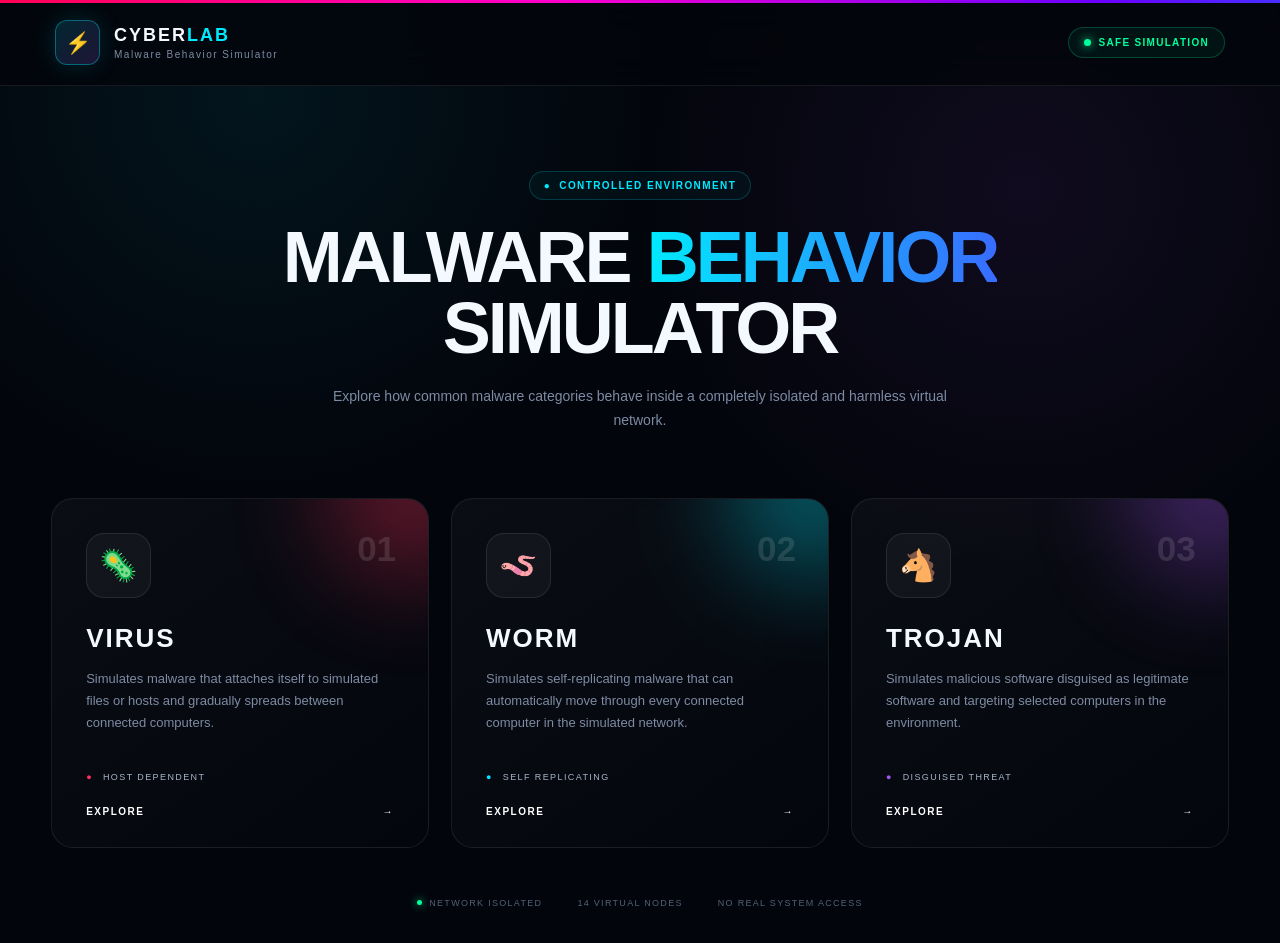
==== CNS_ALA-2/index.html @ 9458bc4c "Add CNS_ALA-2 project" ====
<!DOCTYPE html>
<html lang="en">
<head>
    <meta charset="UTF-8">
    <meta name="viewport" content="width=device-width, initial-scale=1.0">

    <title>Malware Behavior Simulator</title>

    <link rel="stylesheet" href="style.css">
</head>

<body>

    <!-- =========================================================
         PAGE 1 : THREAT SELECTION
    ========================================================== -->

    <section id="homePage" class="page active">

        <div class="rgb-line"></div>

        <header class="topbar">

            <div class="brand">
                <div class="brand-icon">⚡</div>

                <div>
                    <h1>CYBER<span>LAB</span></h1>
                    <p>Malware Behavior Simulator</p>
                </div>
            </div>

            <div class="safe-badge">
                <span class="pulse-dot"></span>
                SAFE SIMULATION
            </div>

        </header>


        <main class="home-content">

            <div class="hero">

                <div class="terminal-tag">
                    <span>●</span> CONTROLLED ENVIRONMENT
                </div>

                <h2>
                    MALWARE
                    <span>BEHAVIOR</span>
                    SIMULATOR
                </h2>

                <p>
                    Explore how common malware categories behave inside
                    a completely isolated and harmless virtual network.
                </p>

            </div>


            <div class="threat-grid">

                <!-- VIRUS -->

                <article
                    class="threat-card virus-card"
                    onclick="selectThreat('virus')"
                >

                    <div class="card-glow"></div>

                    <div class="threat-icon">
                        🦠
                    </div>

                    <div class="threat-number">
                        01
                    </div>

                    <h3>VIRUS</h3>

                    <p>
                        Simulates malware that attaches itself to
                        simulated files or hosts and gradually spreads
                        between connected computers.
                    </p>

                    <div class="behavior">
                        <span>●</span> HOST DEPENDENT
                    </div>

                    <div class="explore">
                        EXPLORE
                        <span>→</span>
                    </div>

                </article>


                <!-- WORM -->

                <article
                    class="threat-card worm-card"
                    onclick="selectThreat('worm')"
                >

                    <div class="card-glow"></div>

                    <div class="threat-icon">
                        🪱
                    </div>

                    <div class="threat-number">
                        02
                    </div>

                    <h3>WORM</h3>

                    <p>
                        Simulates self-replicating malware that can
                        automatically move through every connected
                        computer in the simulated network.
                    </p>

                    <div class="behavior">
                        <span>●</span> SELF REPLICATING
                    </div>

                    <div class="explore">
                        EXPLORE
                        <span>→</span>
                    </div>

                </article>


                <!-- TROJAN -->

                <article
                    class="threat-card trojan-card"
                    onclick="selectThreat('trojan')"
                >

                    <div class="card-glow"></div>

                    <div class="threat-icon">
                        🐴
                    </div>

                    <div class="threat-number">
                        03
                    </div>

                    <h3>TROJAN</h3>

                    <p>
                        Simulates malicious software disguised as
                        legitimate software and targeting selected
                        computers in the environment.
                    </p>

                    <div class="behavior">
                        <span>●</span> DISGUISED THREAT
                    </div>

                    <div class="explore">
                        EXPLORE
                        <span>→</span>
                    </div>

                </article>

            </div>


            <div class="home-footer">

                <div>
                    <span class="status-dot"></span>
                    NETWORK ISOLATED
                </div>

                <div>
                    14 VIRTUAL NODES
                </div>

                <div>
                    NO REAL SYSTEM ACCESS
                </div>

            </div>

        </main>

    </section>



    <!-- =========================================================
         PAGE 2 : SIMULATION
    ========================================================== -->

    <section id="simulationPage" class="page simulation-page">

        <header class="simulation-header">

            <div class="simulation-brand">

                <button class="back-btn" onclick="goHome()">
                    ←
                </button>

                <div>
                    <h1>CYBER<span>LAB</span></h1>
                    <p id="simulationSubtitle">
                        MALWARE SIMULATION
                    </p>
                </div>

            </div>


            <div class="live-status">

                <span class="live-dot"></span>

                <span id="simulationStatus">
                    INITIALIZING
                </span>

            </div>

        </header>



        <main class="simulation-layout">

            <!-- LEFT PANEL -->

            <aside class="side-panel">

                <div class="threat-profile">

                    <div
                        id="profileIcon"
                        class="profile-icon"
                    >
                        🦠
                    </div>

                    <div>

                        <div class="small-label">
                            ACTIVE THREAT
                        </div>

                        <h2 id="profileName">
                            VIRUS
                        </h2>

                    </div>

                </div>


                <div class="description-box">

                    <div class="section-label">
                        THREAT DESCRIPTION
                    </div>

                    <p id="threatDescription">
                        Loading...
                    </p>

                </div>


                <div class="stats">

                    <div class="stat-box">
                        <span>INFECTED</span>
                        <strong id="infectedCount">
                            0
                        </strong>
                    </div>

                    <div class="stat-box">
                        <span>HEALTHY</span>
                        <strong id="healthyCount">
                            14
                        </strong>
                    </div>

                    <div class="stat-box">
                        <span>PROGRESS</span>
                        <strong id="progressValue">
                            0%
                        </strong>
                    </div>

                </div>


                <div class="progress-container">

                    <div class="progress-top">
                        <span>SPREAD PROGRESS</span>
                        <span id="progressText">0 / 14</span>
                    </div>

                    <div class="progress-bar">

                        <div
                            id="progressBar"
                            class="progress-fill"
                        ></div>

                    </div>

                </div>


                <div class="legend">

                    <div>
                        <span class="legend-dot healthy"></span>
                        Healthy
                    </div>

                    <div>
                        <span class="legend-dot infected"></span>
                        Infected
                    </div>

                    <div>
                        <span class="legend-dot spreading"></span>
                        Spreading
                    </div>

                </div>

            </aside>



            <!-- NETWORK -->

            <section class="network-panel">

                <div class="network-header">

                    <div>

                        <div class="section-label">
                            VIRTUAL NETWORK
                        </div>

                        <h2>
                            14 COMPUTING NODES
                        </h2>

                    </div>

                    <div class="network-live">
                        <span></span>
                        LIVE
                    </div>

                </div>


                <div id="network" class="network">

                    <!-- PC NODES GENERATED BY JS -->

                </div>


                <div class="activity-panel">

                    <div class="activity-header">

                        <span>
                            ACTIVITY MONITOR
                        </span>

                        <span id="activityStatus">
                            MONITORING
                        </span>

                    </div>


                    <div
                        id="activityLog"
                        class="activity-log"
                    >

                        <div class="log-item">
                            <span class="log-time">
                                SYSTEM
                            </span>

                            <span>
                                Waiting for simulation...
                            </span>
                        </div>

                    </div>

                </div>

            </section>

        </main>


        <footer class="simulation-footer">

            <div>
                <span class="footer-dot"></span>
                SIMULATION MODE
            </div>

            <div>
                SAFE • ISOLATED • EDUCATIONAL
            </div>

            <div>
                14 NODES
            </div>

        </footer>

    </section>


    <script src="script.js"></script>

</body>
</html>
---- CNS_ALA-2/style.css ----
* {
    margin: 0;
    padding: 0;
    box-sizing: border-box;
}

:root {
    --bg: #03050c;
    --panel: #080d18;
    --panel2: #0c1322;

    --text: #f4f8ff;
    --muted: #7d8ba3;

    --cyan: #00eaff;
    --blue: #386cff;
    --purple: #a855f7;
    --pink: #ff2bd6;
    --red: #ff315a;
    --orange: #ff8a00;
    --green: #00ff9d;
    --yellow: #ffd43b;

    --border: rgba(255,255,255,0.08);
}

html,
body {
    width: 100%;
    min-height: 100%;
}

body {
    background:
        radial-gradient(
            circle at 20% 10%,
            rgba(0, 234, 255, 0.07),
            transparent 30%
        ),
        radial-gradient(
            circle at 80% 20%,
            rgba(168, 85, 247, 0.08),
            transparent 30%
        ),
        #03050c;

    color: var(--text);

    font-family:
        Inter,
        "Segoe UI",
        Arial,
        sans-serif;

    overflow-x: hidden;
}


/* =========================================================
   COMMON
========================================================= */

.page {
    min-height: 100vh;
    display: none;
}

.page.active {
    display: block;
}

.rgb-line {
    position: fixed;
    top: 0;
    left: 0;
    width: 100%;
    height: 3px;

    background:
        linear-gradient(
            90deg,
            #ff0055,
            #ff00cc,
            #6c00ff,
            #008cff,
            #00f0ff,
            #00ff88,
            #ffe600,
            #ff0055
        );

    background-size: 300% 100%;

    animation: rgbMove 5s linear infinite;

    z-index: 1000;
}

@keyframes rgbMove {
    0% {
        background-position: 0%;
    }

    100% {
        background-position: 300%;
    }
}


/* =========================================================
   TOP BAR
========================================================= */

.topbar {
    height: 86px;

    padding: 0 55px;

    display: flex;
    align-items: center;
    justify-content: space-between;

    border-bottom: 1px solid var(--border);

    background: rgba(3, 5, 12, 0.82);

    backdrop-filter: blur(20px);
}

.brand {
    display: flex;
    align-items: center;
    gap: 14px;
}

.brand-icon {
    width: 45px;
    height: 45px;

    display: grid;
    place-items: center;

    border-radius: 12px;

    background:
        linear-gradient(
            135deg,
            rgba(0,234,255,0.15),
            rgba(168,85,247,0.18)
        );

    border: 1px solid rgba(0,234,255,0.35);

    box-shadow:
        0 0 25px rgba(0,234,255,0.15);

    font-size: 21px;
}

.brand h1,
.simulation-brand h1 {
    font-size: 18px;
    letter-spacing: 2px;
    font-weight: 800;
}

.brand h1 span,
.simulation-brand h1 span {
    color: var(--cyan);
}

.brand p,
.simulation-brand p {
    color: var(--muted);
    font-size: 10px;
    margin-top: 3px;
    letter-spacing: 1.5px;
}

.safe-badge {
    padding: 9px 15px;

    border-radius: 30px;

    border: 1px solid rgba(0,255,157,0.22);

    background: rgba(0,255,157,0.06);

    color: var(--green);

    font-size: 10px;
    letter-spacing: 1.3px;
    font-weight: 700;

    display: flex;
    align-items: center;
    gap: 8px;
}

.pulse-dot {
    width: 7px;
    height: 7px;

    background: var(--green);

    border-radius: 50%;

    box-shadow: 0 0 10px var(--green);

    animation: pulse 1.2s infinite;
}

@keyframes pulse {

    0%,
    100% {
        opacity: 1;
        transform: scale(1);
    }

    50% {
        opacity: .4;
        transform: scale(.7);
    }
}


/* =========================================================
   HOME
========================================================= */

.home-content {
    width: min(1250px, 92%);
    margin: auto;
    padding: 85px 0 35px;
}

.hero {
    text-align: center;
    max-width: 800px;
    margin: auto;
}

.terminal-tag {
    display: inline-flex;

    align-items: center;
    gap: 8px;

    padding: 8px 14px;

    border: 1px solid rgba(0,234,255,.2);

    background: rgba(0,234,255,.04);

    border-radius: 30px;

    color: var(--cyan);

    font-size: 10px;
    font-weight: 700;

    letter-spacing: 1.4px;

    margin-bottom: 22px;
}

.terminal-tag span {
    animation: pulse 1s infinite;
}

.hero h2 {
    font-size: clamp(38px, 6vw, 72px);

    line-height: .98;

    font-weight: 900;

    letter-spacing: -3px;
}

.hero h2 span {
    background:
        linear-gradient(
            90deg,
            var(--cyan),
            var(--blue),
            var(--purple),
            var(--pink)
        );

    background-size: 300%;

    -webkit-background-clip: text;
    background-clip: text;

    color: transparent;

    animation: rgbMove 5s linear infinite;
}

.hero p {
    color: var(--muted);

    max-width: 650px;

    margin: 22px auto 0;

    line-height: 1.7;

    font-size: 14px;
}


/* =========================================================
   THREAT CARDS
========================================================= */

.threat-grid {
    display: grid;

    grid-template-columns:
        repeat(3, 1fr);

    gap: 22px;

    margin-top: 65px;
}

.threat-card {
    position: relative;

    min-height: 350px;

    padding: 34px;

    border-radius: 22px;

    background:
        linear-gradient(
            145deg,
            rgba(255,255,255,.035),
            rgba(255,255,255,.008)
        );

    border: 1px solid var(--border);

    overflow: hidden;

    cursor: pointer;

    transition:
        transform .35s ease,
        border-color .35s ease,
        box-shadow .35s ease;
}

.threat-card:hover {
    transform: translateY(-9px) scale(1.015);
}

.virus-card:hover {
    border-color: rgba(255,49,90,.5);

    box-shadow:
        0 20px 70px rgba(255,49,90,.15);
}

.worm-card:hover {
    border-color: rgba(0,234,255,.5);

    box-shadow:
        0 20px 70px rgba(0,234,255,.15);
}

.trojan-card:hover {
    border-color: rgba(168,85,247,.5);

    box-shadow:
        0 20px 70px rgba(168,85,247,.15);
}

.card-glow {
    position: absolute;

    width: 170px;
    height: 170px;

    top: -90px;
    right: -70px;

    border-radius: 50%;

    filter: blur(50px);

    opacity: .35;
}

.virus-card .card-glow {
    background: var(--red);
}

.worm-card .card-glow {
    background: var(--cyan);
}

.trojan-card .card-glow {
    background: var(--purple);
}

.threat-icon {
    width: 65px;
    height: 65px;

    border-radius: 18px;

    display: grid;
    place-items: center;

    font-size: 31px;

    background: rgba(255,255,255,.04);

    border: 1px solid rgba(255,255,255,.09);

    margin-bottom: 25px;

    position: relative;
}

.threat-number {
    position: absolute;

    top: 30px;
    right: 32px;

    color: rgba(255,255,255,.12);

    font-size: 35px;

    font-weight: 900;
}

.threat-card h3 {
    font-size: 26px;

    letter-spacing: 2px;

    margin-bottom: 14px;
}

.threat-card p {
    color: var(--muted);

    font-size: 13px;

    line-height: 1.7;
}

.behavior {
    position: absolute;

    bottom: 65px;
    left: 34px;

    font-size: 9px;

    color: #a8b4c7;

    letter-spacing: 1.4px;
}

.behavior span {
    margin-right: 6px;
}

.virus-card .behavior span {
    color: var(--red);
}

.worm-card .behavior span {
    color: var(--cyan);
}

.trojan-card .behavior span {
    color: var(--purple);
}

.explore {
    position: absolute;

    bottom: 30px;
    left: 34px;
    right: 34px;

    display: flex;
    justify-content: space-between;

    font-size: 10px;

    font-weight: 800;

    letter-spacing: 1.5px;

    color: #fff;
}

.explore span {
    transition: transform .3s ease;
}

.threat-card:hover .explore span {
    transform: translateX(7px);
}

.home-footer {
    margin-top: 50px;

    display: flex;
    justify-content: center;
    gap: 35px;

    color: #536176;

    font-size: 9px;

    letter-spacing: 1.3px;
}

.home-footer div {
    display: flex;
    align-items: center;
    gap: 7px;
}

.status-dot {
    width: 5px;
    height: 5px;

    border-radius: 50%;

    background: var(--green);

    box-shadow: 0 0 8px var(--green);
}


/* =========================================================
   SIMULATION HEADER
========================================================= */

.simulation-header {
    height: 78px;

    padding: 0 35px;

    display: flex;
    align-items: center;
    justify-content: space-between;

    border-bottom: 1px solid var(--border);

    background: rgba(3,5,12,.8);

    backdrop-filter: blur(20px);
}

.simulation-brand {
    display: flex;
    align-items: center;
    gap: 15px;
}

.back-btn {
    width: 39px;
    height: 39px;

    border-radius: 10px;

    border: 1px solid var(--border);

    background: rgba(255,255,255,.04);

    color: white;

    font-size: 18px;

    cursor: pointer;

    transition: .25s;
}

.back-btn:hover {
    border-color: var(--cyan);
    color: var(--cyan);
}

.live-status {
    display: flex;

    align-items: center;

    gap: 8px;

    font-size: 9px;

    letter-spacing: 1.5px;

    color: var(--green);
}

.live-dot {
    width: 7px;
    height: 7px;

    border-radius: 50%;

    background: var(--green);

    box-shadow: 0 0 12px var(--green);

    animation: pulse 1s infinite;
}


/* =========================================================
   SIMULATION LAYOUT
========================================================= */

.simulation-layout {
    width: min(1450px, 96%);

    margin: auto;

    display: grid;

    grid-template-columns: 300px 1fr;

    gap: 20px;

    padding: 25px 0;
}


/* =========================================================
   SIDE PANEL
========================================================= */

.side-panel {
    background: rgba(8,13,24,.75);

    border: 1px solid var(--border);

    border-radius: 18px;

    padding: 20px;

    min-height: calc(100vh - 145px);

    backdrop-filter: blur(15px);
}

.threat-profile {
    display: flex;

    align-items: center;

    gap: 14px;

    padding-bottom: 20px;

    border-bottom: 1px solid var(--border);
}

.profile-icon {
    width: 52px;
    height: 52px;

    border-radius: 15px;

    display: grid;
    place-items: center;

    font-size: 25px;

    background: rgba(255,255,255,.04);

    border: 1px solid var(--border);
}

.small-label,
.section-label {
    color: #65748b;

    font-size: 8px;

    font-weight: 800;

    letter-spacing: 1.5px;
}

.threat-profile h2 {
    font-size: 19px;

    letter-spacing: 1.5px;

    margin-top: 4px;
}

.description-box {
    margin-top: 20px;
}

.description-box p {
    color: #8d9aaf;

    font-size: 11px;

    line-height: 1.7;

    margin-top: 9px;
}

.stats {
    display: grid;

    grid-template-columns: repeat(3, 1fr);

    gap: 7px;

    margin-top: 25px;
}

.stat-box {
    padding: 12px 5px;

    text-align: center;

    border: 1px solid var(--border);

    background: rgba(255,255,255,.025);

    border-radius: 10px;
}

.stat-box span {
    display: block;

    color: #5e6d82;

    font-size: 7px;

    letter-spacing: 1px;

    margin-bottom: 6px;
}

.stat-box strong {
    font-size: 19px;
}

.progress-container {
    margin-top: 25px;
}

.progress-top {
    display: flex;

    justify-content: space-between;

    font-size: 8px;

    color: #69788d;

    letter-spacing: 1px;

    margin-bottom: 8px;
}

.progress-bar {
    height: 6px;

    background: rgba(255,255,255,.05);

    border-radius: 20px;

    overflow: hidden;
}

.progress-fill {
    height: 100%;

    width: 0%;

    border-radius: inherit;

    background:
        linear-gradient(
            90deg,
            var(--cyan),
            var(--blue),
            var(--purple),
            var(--pink)
        );

    background-size: 250%;

    animation: rgbMove 3s linear infinite;

    box-shadow: 0 0 14px rgba(0,234,255,.5);

    transition: width .5s ease;
}

.legend {
    margin-top: 30px;

    display: grid;

    gap: 12px;

    color: #68768b;

    font-size: 9px;
}

.legend div {
    display: flex;

    align-items: center;

    gap: 9px;
}

.legend-dot {
    width: 7px;
    height: 7px;

    border-radius: 50%;
}

.legend-dot.healthy {
    background: #3b4759;
}

.legend-dot.infected {
    background: var(--red);
    box-shadow: 0 0 10px var(--red);
}

.legend-dot.spreading {
    background: var(--cyan);
    box-shadow: 0 0 10px var(--cyan);
}


/* =========================================================
   NETWORK PANEL
========================================================= */

.network-panel {
    min-width: 0;
}

.network-header {
    display: flex;

    justify-content: space-between;

    align-items: center;

    margin-bottom: 15px;
}

.network-header h2 {
    margin-top: 5px;

    font-size: 19px;

    letter-spacing: 1px;
}

.network-live {
    display: flex;

    align-items: center;

    gap: 7px;

    color: var(--green);

    font-size: 9px;

    letter-spacing: 1.5px;
}

.network-live span {
    width: 6px;
    height: 6px;

    background: var(--green);

    border-radius: 50%;

    box-shadow: 0 0 9px var(--green);

    animation: pulse 1s infinite;
}


/* =========================================================
   NETWORK
========================================================= */

.network {
    position: relative;

    min-height: 430px;

    padding: 35px;

    display: grid;

    grid-template-columns:
        repeat(7, 1fr);

    grid-template-rows:
        repeat(2, 1fr);

    gap: 30px;

    border: 1px solid var(--border);

    border-radius: 18px;

    background:
        radial-gradient(
            circle at center,
            rgba(0,234,255,.025),
            transparent 55%
        ),

        linear-gradient(
            rgba(255,255,255,.015) 1px,
            transparent 1px
        ),

        linear-gradient(
            90deg,
            rgba(255,255,255,.015) 1px,
            transparent 1px
        );

    background-size:
        auto,
        35px 35px,
        35px 35px;

    overflow: hidden;
}


/* =========================================================
   PC NODE
========================================================= */

.pc {
    position: relative;

    min-width: 80px;

    display: flex;

    flex-direction: column;

    align-items: center;

    justify-content: center;

    gap: 8px;

    border-radius: 14px;

    background:
        linear-gradient(
            145deg,
            rgba(255,255,255,.045),
            rgba(255,255,255,.01)
        );

    border: 1px solid rgba(255,255,255,.08);

    transition:
        .5s ease;

    z-index: 3;
}

.pc-screen {
    width: 42px;
    height: 31px;

    border-radius: 5px;

    border: 2px solid #445065;

    position: relative;

    background: #070b12;

    transition: .5s;
}

.pc-screen::after {
    content: "";

    position: absolute;

    bottom: -6px;

    left: 50%;

    transform: translateX(-50%);

    width: 16px;
    height: 3px;

    background: #445065;

    border-radius: 5px;
}

.pc-name {
    font-size: 8px;

    color: #65738a;

    letter-spacing: 1px;

    font-weight: 700;
}

.pc-status {
    font-size: 7px;

    color: #4e5b6f;

    letter-spacing: 1px;
}


/* healthy */

.pc.healthy .pc-screen {
    box-shadow:
        inset 0 0 12px rgba(0,255,157,.04);
}


/* spreading */

.pc.spreading {
    border-color: rgba(0,234,255,.65);

    box-shadow:
        0 0 30px rgba(0,234,255,.15);
}

.pc.spreading .pc-screen {
    border-color: var(--cyan);

    box-shadow:
        0 0 18px rgba(0,234,255,.7),
        inset 0 0 10px rgba(0,234,255,.2);
}

.pc.spreading .pc-status {
    color: var(--cyan);
}


/* infected */

.pc.infected {
    border-color: rgba(255,49,90,.7);

    background:
        radial-gradient(
            circle,
            rgba(255,49,90,.12),
            transparent 70%
        );

    box-shadow:
        0 0 35px rgba(255,49,90,.2);

    animation: infectedPulse 1.5s infinite;
}

.pc.infected .pc-screen {
    border-color: var(--red);

    box-shadow:
        0 0 18px rgba(255,49,90,.8),
        inset 0 0 12px rgba(255,49,90,.25);
}

.pc.infected .pc-status {
    color: var(--red);
}

@keyframes infectedPulse {

    0%,
    100% {
        transform: scale(1);
    }

    50% {
        transform: scale(1.04);
    }
}


/* =========================================================
   CONNECTION LINES
========================================================= */

.connection {
    position: absolute;

    height: 1px;

    transform-origin: left center;

    background:
        linear-gradient(
            90deg,
            rgba(0,234,255,.0),
            rgba(0,234,255,.2),
            rgba(0,234,255,.0)
        );

    opacity: .4;

    z-index: 1;
}


/* =========================================================
   ACTIVITY LOG
========================================================= */

.activity-panel {
    margin-top: 15px;

    height: 175px;

    border: 1px solid var(--border);

    border-radius: 16px;

    background: rgba(8,13,24,.7);

    overflow: hidden;
}

.activity-header {
    height: 40px;

    padding: 0 15px;

    display: flex;

    align-items: center;

    justify-content: space-between;

    border-bottom: 1px solid var(--border);

    font-size: 8px;

    letter-spacing: 1.3px;

    color: #7a889d;
}

#activityStatus {
    color: var(--cyan);
}

.activity-log {
    height: calc(100% - 40px);

    padding: 10px 15px;

    overflow: hidden;

    font-family: Consolas, monospace;

    font-size: 9px;
}

.log-item {
    display: flex;

    gap: 12px;

    margin-bottom: 8px;

    color: #738198;

    animation: logIn .3s ease;
}

@keyframes logIn {

    from {
        opacity: 0;
        transform: translateX(-8px);
    }

    to {
        opacity: 1;
        transform: translateX(0);
    }
}

.log-time {
    color: #526075;

    min-width: 55px;
}

.log-item.infected-log {
    color: var(--red);
}

.log-item.system-log {
    color: var(--cyan);
}


/* =========================================================
   FOOTER
========================================================= */

.simulation-footer {
    height: 42px;

    border-top: 1px solid var(--border);

    display: flex;

    justify-content: space-between;

    align-items: center;

    padding: 0 35px;

    color: #526075;

    font-size: 8px;

    letter-spacing: 1.2px;
}

.footer-dot {
    display: inline-block;

    width: 5px;
    height: 5px;

    margin-right: 6px;

    border-radius: 50%;

    background: var(--green);

    box-shadow: 0 0 8px var(--green);
}


/* =========================================================
   RESPONSIVE
========================================================= */

@media (max-width: 1000px) {

    .threat-grid {
        grid-template-columns: 1fr;
    }

    .simulation-layout {
        grid-template-columns: 1fr;
    }

    .side-panel {
        min-height: auto;
    }

    .network {
        grid-template-columns:
            repeat(4, 1fr);

        grid-template-rows:
            repeat(4, 1fr);
    }
}


@media (max-width: 650px) {

    .topbar {
        padding: 0 18px;
    }

    .safe-badge {
        display: none;
    }

    .home-content {
        padding-top: 55px;
    }

    .hero h2 {
        font-size: 42px;
    }

    .home-footer {
        flex-direction: column;

        align-items: center;

        gap: 12px;
    }

    .simulation-header {
        padding: 0 15px;
    }

    .simulation-layout {
        width: 94%;
    }

    .network {
        padding: 15px;

        gap: 12px;

        grid-template-columns:
            repeat(2, 1fr);

        grid-template-rows:
            repeat(7, 1fr);
    }

    .pc {
        min-height: 80px;
    }

    .simulation-footer {
        padding: 0 15px;
    }
}
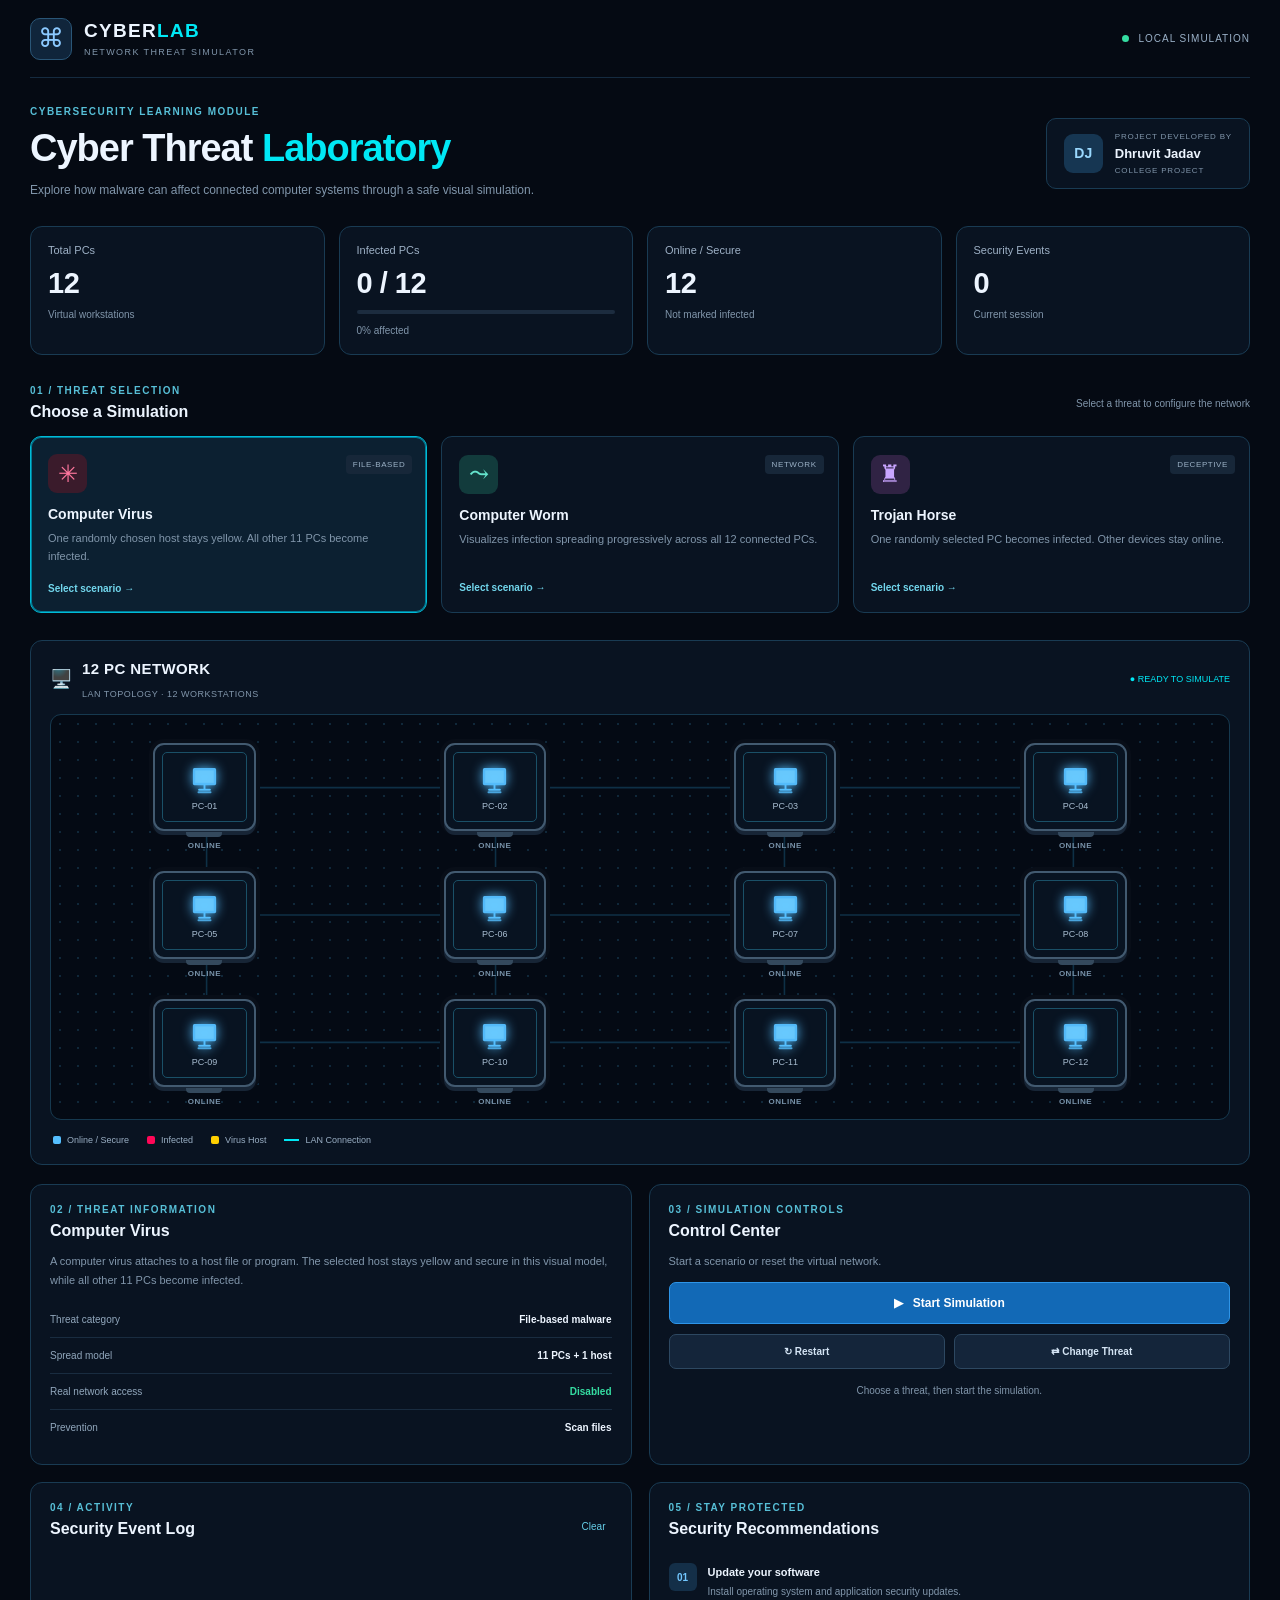
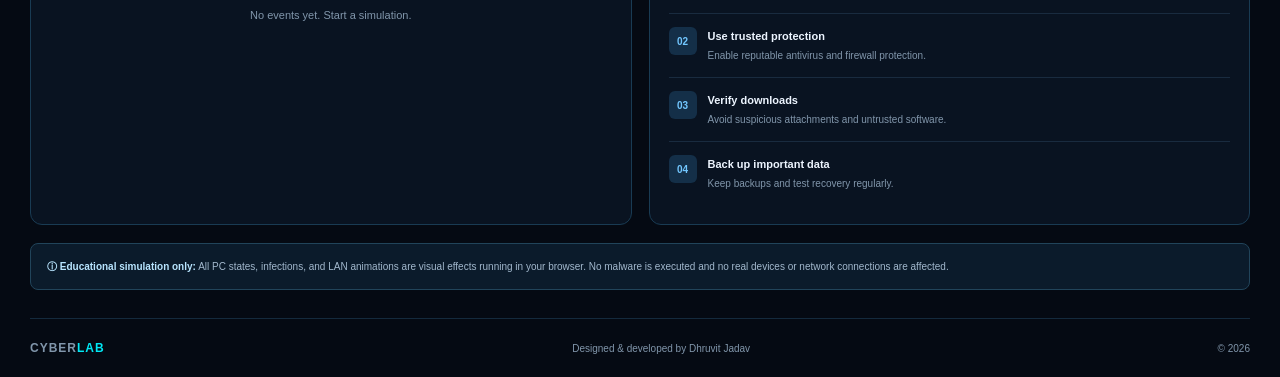
==== commit 38d990b8: "Update Cyber Threat Simulator UI and functionality" ====
--- a/CNS_ALA-2/index.html
+++ b/CNS_ALA-2/index.html
@@ -1,445 +1,145 @@
+
 <!DOCTYPE html>
 <html lang="en">
 <head>
-    <meta charset="UTF-8">
-    <meta name="viewport" content="width=device-width, initial-scale=1.0">
+  <meta charset="UTF-8">
+  <meta name="viewport" content="width=device-width, initial-scale=1.0">
+  <meta name="theme-color" content="#070c16">
+  <title>Cyber Threat Lab | Dhruvit Jadav</title>
+  <link rel="stylesheet" href="style.css">
+</head>
+<body>
+  <div class="app">
+    <header class="topbar">
+      <a class="brand" href="#">
+        <div class="brand-icon">⌘</div>
+        <div>
+          <h1>CYBER<span>LAB</span></h1>
+          <p>NETWORK THREAT SIMULATOR</p>
+        </div>
+      </a>
+      <div class="header-status"><span></span> LOCAL SIMULATION</div>
+    </header>
 
-    <title>Malware Behavior Simulator</title>
+    <main>
+      <section class="hero">
+        <div>
+          <div class="eyebrow">CYBERSECURITY LEARNING MODULE</div>
+          <h2>Cyber Threat <span>Laboratory</span></h2>
+          <p>Explore how malware can affect connected computer systems through a safe visual simulation.</p>
+        </div>
+        <div class="author-card">
+          <div class="author-avatar">DJ</div>
+          <div><small>PROJECT DEVELOPED BY</small><strong>Dhruvit Jadav</strong><small>COLLEGE PROJECT</small></div>
+        </div>
+      </section>
 
-    <link rel="stylesheet" href="style.css">
-</head>
+      <section class="stats">
+        <article class="stat">
+          <span>Total PCs</span><strong id="totalCount">12</strong><small>Virtual workstations</small>
+        </article>
+        <article class="stat">
+          <span>Infected PCs</span><strong id="infectedCount">0 / 12</strong><div class="progress"><i id="progress"></i></div><small id="infectedPercent">0% affected</small>
+        </article>
+        <article class="stat">
+          <span>Online / Secure</span><strong id="secureCount">12</strong><small>Not marked infected</small>
+        </article>
+        <article class="stat">
+          <span>Security Events</span><strong id="eventCount">0</strong><small>Current session</small>
+        </article>
+      </section>
 
-<body>
+      <section class="section">
+        <div class="section-title">
+          <div><div class="eyebrow">01 / THREAT SELECTION</div><h3>Choose a Simulation</h3></div>
+          <span class="subtle">Select a threat to configure the network</span>
+        </div>
 
-    <!-- =========================================================
-         PAGE 1 : THREAT SELECTION
-    ========================================================== -->
+        <div class="threats">
+          <button class="threat selected" data-threat="virus" aria-pressed="true">
+            <span class="threat-icon virus-icon">✳</span><span class="tag">FILE-BASED</span>
+            <h4>Computer Virus</h4>
+            <p>One randomly chosen host stays yellow. All other 11 PCs become infected.</p>
+            <span class="select-label">Select scenario →</span>
+          </button>
+          <button class="threat" data-threat="worm" aria-pressed="false">
+            <span class="threat-icon worm-icon">⤳</span><span class="tag">NETWORK</span>
+            <h4>Computer Worm</h4>
+            <p>Visualizes infection spreading progressively across all 12 connected PCs.</p>
+            <span class="select-label">Select scenario →</span>
+          </button>
+          <button class="threat" data-threat="trojan" aria-pressed="false">
+            <span class="threat-icon trojan-icon">♜</span><span class="tag">DECEPTIVE</span>
+            <h4>Trojan Horse</h4>
+            <p>One randomly selected PC becomes infected. Other devices stay online.</p>
+            <span class="select-label">Select scenario →</span>
+          </button>
+        </div>
+      </section>
 
-    <section id="homePage" class="page active">
+      <section class="network-panel panel">
+        <div class="network-header">
+          <div class="network-heading"><span class="monitor-emoji">🖥️</span><div><h3>12 PC NETWORK</h3><small id="networkSubtitle">LAN TOPOLOGY · 12 WORKSTATIONS</small></div></div>
+          <div class="network-status" id="networkStatus">● READY TO SIMULATE</div>
+        </div>
 
-        <div class="rgb-line"></div>
+        <div class="network-map" id="networkMap">
+          <svg id="lanSvg" class="lan-svg" aria-hidden="true"></svg>
+          <div id="pcGrid" class="pc-grid" aria-label="12 connected virtual PCs"></div>
+        </div>
 
-        <header class="topbar">
+        <div class="network-legend">
+          <span><i class="legend online-legend"></i> Online / Secure</span>
+          <span><i class="legend infected-legend"></i> Infected</span>
+          <span><i class="legend host-legend"></i> Virus Host</span>
+          <span class="cable-legend"><i></i> LAN Connection</span>
+        </div>
+      </section>
 
-            <div class="brand">
-                <div class="brand-icon">⚡</div>
+      <section class="lower-grid">
+        <div class="panel info-panel">
+          <div class="eyebrow">02 / THREAT INFORMATION</div>
+          <h3 id="infoTitle">Computer Virus</h3>
+          <p id="infoDescription">A virus attaches to a host file or program. This educational model uses one safe virtual host and marks the other devices as infected.</p>
+          <div class="detail-row"><span>Threat category</span><strong id="infoCategory">File-based malware</strong></div>
+          <div class="detail-row"><span>Spread model</span><strong id="infoSpread">11 PCs + host</strong></div>
+          <div class="detail-row"><span>Real network access</span><strong class="safe">Disabled</strong></div>
+          <div class="detail-row"><span>Prevention</span><strong id="infoPrevention">Scan files</strong></div>
+        </div>
 
-                <div>
-                    <h1>CYBER<span>LAB</span></h1>
-                    <p>Malware Behavior Simulator</p>
-                </div>
-            </div>
+        <div class="panel control-panel">
+          <div class="eyebrow">03 / SIMULATION CONTROLS</div>
+          <h3>Control Center</h3>
+          <p>Start a scenario or reset the virtual network.</p>
+          <button class="primary-button" id="startBtn">▶ &nbsp; Start Simulation</button>
+          <div class="control-row">
+            <button class="secondary-button" id="restartBtn">↻ Restart</button>
+            <button class="secondary-button" id="changeBtn">⇄ Change Threat</button>
+          </div>
+          <p class="control-hint" id="controlHint">Choose a threat, then start the simulation.</p>
+        </div>
 
-            <div class="safe-badge">
-                <span class="pulse-dot"></span>
-                SAFE SIMULATION
-            </div>
+        <div class="panel log-panel">
+          <div class="log-heading"><div><div class="eyebrow">04 / ACTIVITY</div><h3>Security Event Log</h3></div><button id="clearLogBtn" class="clear-button">Clear</button></div>
+          <div id="eventLog" class="event-log" aria-live="polite"><div class="empty">No events yet. Start a simulation.</div></div>
+        </div>
 
-        </header>
+        <div class="panel guide-panel">
+          <div class="eyebrow">05 / STAY PROTECTED</div>
+          <h3>Security Recommendations</h3>
+          <div class="guide-item"><span>01</span><div><strong>Update your software</strong><p>Install operating system and application security updates.</p></div></div>
+          <div class="guide-item"><span>02</span><div><strong>Use trusted protection</strong><p>Enable reputable antivirus and firewall protection.</p></div></div>
+          <div class="guide-item"><span>03</span><div><strong>Verify downloads</strong><p>Avoid suspicious attachments and untrusted software.</p></div></div>
+          <div class="guide-item"><span>04</span><div><strong>Back up important data</strong><p>Keep backups and test recovery regularly.</p></div></div>
+        </div>
+      </section>
 
+      <div class="disclaimer"><strong>ⓘ Educational simulation only:</strong> All PC states, infections, and LAN animations are visual effects running in your browser. No malware is executed and no real devices or network connections are affected.</div>
+    </main>
 
-        <main class="home-content">
-
-            <div class="hero">
-
-                <div class="terminal-tag">
-                    <span>●</span> CONTROLLED ENVIRONMENT
-                </div>
-
-                <h2>
-                    MALWARE
-                    <span>BEHAVIOR</span>
-                    SIMULATOR
-                </h2>
-
-                <p>
-                    Explore how common malware categories behave inside
-                    a completely isolated and harmless virtual network.
-                </p>
-
-            </div>
-
-
-            <div class="threat-grid">
-
-                <!-- VIRUS -->
-
-                <article
-                    class="threat-card virus-card"
-                    onclick="selectThreat('virus')"
-                >
-
-                    <div class="card-glow"></div>
-
-                    <div class="threat-icon">
-                        🦠
-                    </div>
-
-                    <div class="threat-number">
-                        01
-                    </div>
-
-                    <h3>VIRUS</h3>
-
-                    <p>
-                        Simulates malware that attaches itself to
-                        simulated files or hosts and gradually spreads
-                        between connected computers.
-                    </p>
-
-                    <div class="behavior">
-                        <span>●</span> HOST DEPENDENT
-                    </div>
-
-                    <div class="explore">
-                        EXPLORE
-                        <span>→</span>
-                    </div>
-
-                </article>
-
-
-                <!-- WORM -->
-
-                <article
-                    class="threat-card worm-card"
-                    onclick="selectThreat('worm')"
-                >
-
-                    <div class="card-glow"></div>
-
-                    <div class="threat-icon">
-                        🪱
-                    </div>
-
-                    <div class="threat-number">
-                        02
-                    </div>
-
-                    <h3>WORM</h3>
-
-                    <p>
-                        Simulates self-replicating malware that can
-                        automatically move through every connected
-                        computer in the simulated network.
-                    </p>
-
-                    <div class="behavior">
-                        <span>●</span> SELF REPLICATING
-                    </div>
-
-                    <div class="explore">
-                        EXPLORE
-                        <span>→</span>
-                    </div>
-
-                </article>
-
-
-                <!-- TROJAN -->
-
-                <article
-                    class="threat-card trojan-card"
-                    onclick="selectThreat('trojan')"
-                >
-
-                    <div class="card-glow"></div>
-
-                    <div class="threat-icon">
-                        🐴
-                    </div>
-
-                    <div class="threat-number">
-                        03
-                    </div>
-
-                    <h3>TROJAN</h3>
-
-                    <p>
-                        Simulates malicious software disguised as
-                        legitimate software and targeting selected
-                        computers in the environment.
-                    </p>
-
-                    <div class="behavior">
-                        <span>●</span> DISGUISED THREAT
-                    </div>
-
-                    <div class="explore">
-                        EXPLORE
-                        <span>→</span>
-                    </div>
-
-                </article>
-
-            </div>
-
-
-            <div class="home-footer">
-
-                <div>
-                    <span class="status-dot"></span>
-                    NETWORK ISOLATED
-                </div>
-
-                <div>
-                    14 VIRTUAL NODES
-                </div>
-
-                <div>
-                    NO REAL SYSTEM ACCESS
-                </div>
-
-            </div>
-
-        </main>
-
-    </section>
-
-
-
-    <!-- =========================================================
-         PAGE 2 : SIMULATION
-    ========================================================== -->
-
-    <section id="simulationPage" class="page simulation-page">
-
-        <header class="simulation-header">
-
-            <div class="simulation-brand">
-
-                <button class="back-btn" onclick="goHome()">
-                    ←
-                </button>
-
-                <div>
-                    <h1>CYBER<span>LAB</span></h1>
-                    <p id="simulationSubtitle">
-                        MALWARE SIMULATION
-                    </p>
-                </div>
-
-            </div>
-
-
-            <div class="live-status">
-
-                <span class="live-dot"></span>
-
-                <span id="simulationStatus">
-                    INITIALIZING
-                </span>
-
-            </div>
-
-        </header>
-
-
-
-        <main class="simulation-layout">
-
-            <!-- LEFT PANEL -->
-
-            <aside class="side-panel">
-
-                <div class="threat-profile">
-
-                    <div
-                        id="profileIcon"
-                        class="profile-icon"
-                    >
-                        🦠
-                    </div>
-
-                    <div>
-
-                        <div class="small-label">
-                            ACTIVE THREAT
-                        </div>
-
-                        <h2 id="profileName">
-                            VIRUS
-                        </h2>
-
-                    </div>
-
-                </div>
-
-
-                <div class="description-box">
-
-                    <div class="section-label">
-                        THREAT DESCRIPTION
-                    </div>
-
-                    <p id="threatDescription">
-                        Loading...
-                    </p>
-
-                </div>
-
-
-                <div class="stats">
-
-                    <div class="stat-box">
-                        <span>INFECTED</span>
-                        <strong id="infectedCount">
-                            0
-                        </strong>
-                    </div>
-
-                    <div class="stat-box">
-                        <span>HEALTHY</span>
-                        <strong id="healthyCount">
-                            14
-                        </strong>
-                    </div>
-
-                    <div class="stat-box">
-                        <span>PROGRESS</span>
-                        <strong id="progressValue">
-                            0%
-                        </strong>
-                    </div>
-
-                </div>
-
-
-                <div class="progress-container">
-
-                    <div class="progress-top">
-                        <span>SPREAD PROGRESS</span>
-                        <span id="progressText">0 / 14</span>
-                    </div>
-
-                    <div class="progress-bar">
-
-                        <div
-                            id="progressBar"
-                            class="progress-fill"
-                        ></div>
-
-                    </div>
-
-                </div>
-
-
-                <div class="legend">
-
-                    <div>
-                        <span class="legend-dot healthy"></span>
-                        Healthy
-                    </div>
-
-                    <div>
-                        <span class="legend-dot infected"></span>
-                        Infected
-                    </div>
-
-                    <div>
-                        <span class="legend-dot spreading"></span>
-                        Spreading
-                    </div>
-
-                </div>
-
-            </aside>
-
-
-
-            <!-- NETWORK -->
-
-            <section class="network-panel">
-
-                <div class="network-header">
-
-                    <div>
-
-                        <div class="section-label">
-                            VIRTUAL NETWORK
-                        </div>
-
-                        <h2>
-                            14 COMPUTING NODES
-                        </h2>
-
-                    </div>
-
-                    <div class="network-live">
-                        <span></span>
-                        LIVE
-                    </div>
-
-                </div>
-
-
-                <div id="network" class="network">
-
-                    <!-- PC NODES GENERATED BY JS -->
-
-                </div>
-
-
-                <div class="activity-panel">
-
-                    <div class="activity-header">
-
-                        <span>
-                            ACTIVITY MONITOR
-                        </span>
-
-                        <span id="activityStatus">
-                            MONITORING
-                        </span>
-
-                    </div>
-
-
-                    <div
-                        id="activityLog"
-                        class="activity-log"
-                    >
-
-                        <div class="log-item">
-                            <span class="log-time">
-                                SYSTEM
-                            </span>
-
-                            <span>
-                                Waiting for simulation...
-                            </span>
-                        </div>
-
-                    </div>
-
-                </div>
-
-            </section>
-
-        </main>
-
-
-        <footer class="simulation-footer">
-
-            <div>
-                <span class="footer-dot"></span>
-                SIMULATION MODE
-            </div>
-
-            <div>
-                SAFE • ISOLATED • EDUCATIONAL
-            </div>
-
-            <div>
-                14 NODES
-            </div>
-
-        </footer>
-
-    </section>
-
-
-    <script src="script.js"></script>
-
+    <footer><strong>CYBER<span>LAB</span></strong><span>Designed &amp; developed by Dhruvit Jadav</span><span>© <span id="year"></span></span></footer>
+  </div>
+  <div class="toast" id="toast" role="status"></div>
+  <script src="script.js"></script>
 </body>
-</html>+</html>
--- a/CNS_ALA-2/style.css
+++ b/CNS_ALA-2/style.css
@@ -1,1365 +1,1072 @@
+:root {
+    --bg: #050a13;
+    --panel: #091321;
+    --panel2: #0b1828;
+    --border: #193b53;
+    --text: #edf5ff;
+    --muted: #8196ab;
+    --cyan: #00e8f5;
+    --blue: #55b8f5;
+    --red: #ff0757;
+    --red-glow: rgba(255, 0, 76, .45);
+    --yellow: #ffd000;
+    --green: #35dda2;
+}
+
 * {
+    box-sizing: border-box
+}
+
+html {
+    scroll-behavior: smooth
+}
+
+body {
     margin: 0;
-    padding: 0;
-    box-sizing: border-box;
-}
-
-:root {
-    --bg: #03050c;
-    --panel: #080d18;
-    --panel2: #0c1322;
-
-    --text: #f4f8ff;
-    --muted: #7d8ba3;
-
-    --cyan: #00eaff;
-    --blue: #386cff;
-    --purple: #a855f7;
-    --pink: #ff2bd6;
-    --red: #ff315a;
-    --orange: #ff8a00;
-    --green: #00ff9d;
-    --yellow: #ffd43b;
-
-    --border: rgba(255,255,255,0.08);
-}
-
-html,
-body {
+    background: var(--bg);
+    color: var(--text);
+    font-family: Arial, Helvetica, sans-serif;
+    font-size: 14px
+}
+
+button,
+a {
+    font: inherit
+}
+
+button {
+    cursor: pointer
+}
+
+button:focus-visible {
+    outline: 2px solid var(--cyan);
+    outline-offset: 3px
+}
+
+.app {
+    max-width: 1500px;
+    margin: auto;
+    padding: 0 30px
+}
+
+.topbar {
+    height: 78px;
+    display: flex;
+    align-items: center;
+    justify-content: space-between;
+    border-bottom: 1px solid #152b40
+}
+
+.brand {
+    display: flex;
+    align-items: center;
+    gap: 12px;
+    text-decoration: none;
+    color: inherit
+}
+
+.brand-icon {
+    width: 42px;
+    height: 42px;
+    display: grid;
+    place-items: center;
+    border: 1px solid #2a5677;
+    border-radius: 10px;
+    background: #10253b;
+    color: #8bc9ff;
+    font-size: 26px
+}
+
+.brand h1 {
+    font-size: 19px;
+    letter-spacing: 1.3px;
+    margin: 0
+}
+
+.brand h1 span,
+footer strong span {
+    color: var(--cyan)
+}
+
+.brand p {
+    font-size: 9px;
+    letter-spacing: 1.4px;
+    color: var(--muted);
+    margin: 5px 0 0
+}
+
+.header-status {
+    font-size: 10px;
+    letter-spacing: 1px;
+    color: #9ab0c7;
+    display: flex;
+    align-items: center;
+    gap: 9px
+}
+
+.header-status span {
+    width: 7px;
+    height: 7px;
+    border-radius: 50%;
+    background: var(--green)
+}
+
+main {
+    padding: 28px 0
+}
+
+.hero {
+    display: flex;
+    align-items: center;
+    justify-content: space-between;
+    gap: 20px;
+    margin-bottom: 26px
+}
+
+.eyebrow {
+    font-size: 10px;
+    letter-spacing: 1.5px;
+    color: #57bfd7;
+    font-weight: bold
+}
+
+.hero h2 {
+    font-size: clamp(27px, 3vw, 38px);
+    letter-spacing: -1px;
+    margin: 10px 0
+}
+
+.hero h2 span {
+    color: var(--cyan)
+}
+
+.hero p {
+    max-width: 650px;
+    color: var(--muted);
+    line-height: 1.7;
+    font-size: 12px;
+    margin: 0
+}
+
+.author-card {
+    display: flex;
+    align-items: center;
+    gap: 12px;
+    padding: 13px 17px;
+    border: 1px solid var(--border);
+    border-radius: 10px;
+    background: var(--panel);
+    flex-shrink: 0
+}
+
+.author-avatar {
+    width: 39px;
+    height: 39px;
+    display: grid;
+    place-items: center;
+    border-radius: 9px;
+    background: #163652;
+    color: #9ad9ff;
+    font-weight: bold
+}
+
+.author-card div:last-child {
+    display: grid;
+    gap: 5px
+}
+
+.author-card small {
+    font-size: 8px;
+    letter-spacing: .8px;
+    color: var(--muted)
+}
+
+.author-card strong {
+    font-size: 13px
+}
+
+.stats {
+    display: grid;
+    grid-template-columns: repeat(4, minmax(0, 1fr));
+    gap: 14px;
+    margin-bottom: 30px
+}
+
+.stat,
+.panel {
+    background: var(--panel);
+    border: 1px solid var(--border);
+    border-radius: 12px
+}
+
+.stat {
+    padding: 17px
+}
+
+.stat>span {
+    display: block;
+    color: #9eb1c6;
+    font-size: 11px
+}
+
+.stat>strong {
+    display: block;
+    font-size: 29px;
+    margin: 11px 0 5px;
+    letter-spacing: -.5px
+}
+
+.stat>small {
+    color: var(--muted);
+    font-size: 10px
+}
+
+.progress {
+    height: 4px;
+    background: #1c2c3f;
+    border-radius: 5px;
+    overflow: hidden;
+    margin: 10px 0 7px
+}
+
+.progress i {
+    display: block;
+    width: 0;
+    height: 100%;
+    background: var(--red);
+    transition: width .3s
+}
+
+.section {
+    margin-bottom: 27px
+}
+
+.section-title {
+    display: flex;
+    justify-content: space-between;
+    align-items: center;
+    gap: 12px;
+    margin-bottom: 15px
+}
+
+h3 {
+    font-size: 16px;
+    margin: 7px 0 0
+}
+
+.subtle {
+    font-size: 10px;
+    color: var(--muted)
+}
+
+.threats {
+    display: grid;
+    grid-template-columns: repeat(3, minmax(0, 1fr));
+    gap: 14px
+}
+
+.threat {
+    position: relative;
+    text-align: left;
+    color: var(--text);
+    background: var(--panel);
+    border: 1px solid var(--border);
+    border-radius: 11px;
+    padding: 17px;
+    transition: border-color .2s, background .2s
+}
+
+.threat:hover {
+    border-color: #387b9a
+}
+
+.threat.selected {
+    border-color: #00bbd6;
+    background: #0c2031;
+    box-shadow: inset 0 0 0 1px #007d99
+}
+
+.threat-icon {
+    display: inline-grid;
+    width: 39px;
+    height: 39px;
+    place-items: center;
+    border-radius: 9px;
+    font-size: 24px;
+    margin-bottom: 10px
+}
+
+.virus-icon {
+    background: #3a1b2b;
+    color: #ff779e
+}
+
+.worm-icon {
+    background: #123b3c;
+    color: #65e4cd
+}
+
+.trojan-icon {
+    background: #302344;
+    color: #c9a5ff
+}
+
+.tag {
+    position: absolute;
+    right: 14px;
+    top: 18px;
+    padding: 5px 7px;
+    border-radius: 4px;
+    background: #172739;
+    color: #9bb1c6;
+    font-size: 8px;
+    letter-spacing: .6px
+}
+
+.threat h4 {
+    font-size: 14px;
+    margin: 3px 0 8px
+}
+
+.threat p {
+    min-height: 34px;
+    font-size: 11px;
+    line-height: 1.6;
+    color: var(--muted);
+    margin: 0 0 13px
+}
+
+.select-label {
+    font-size: 10px;
+    color: #72d7ed;
+    font-weight: bold
+}
+
+.network-panel {
+    padding: 16px;
+    margin-bottom: 19px
+}
+
+.network-header {
+    display: flex;
+    justify-content: space-between;
+    align-items: center;
+    gap: 12px;
+    margin-bottom: 15px
+}
+
+.network-heading {
+    display: flex;
+    align-items: center;
+    gap: 10px
+}
+
+.monitor-emoji {
+    font-size: 18px
+}
+
+.network-heading h3 {
+    font-size: 15px;
+    letter-spacing: .4px;
+    margin: 0
+}
+
+.network-heading small {
+    display: block;
+    font-size: 9px;
+    color: var(--muted);
+    margin-top: 5px;
+    letter-spacing: .5px
+}
+
+.network-status {
+    font-size: 9px;
+    color: var(--cyan);
+    text-align: right
+}
+
+.network-map {
+    position: relative;
+    isolation: isolate;
+    border: 1px solid #16394f;
+    border-radius: 11px;
+    overflow: hidden;
+    background-color: #040a14;
+    background-image: radial-gradient(#10283a .8px, transparent .8px);
+    background-size: 18px 18px;
+    padding: 20px 4.5% 25px
+}
+
+.lan-svg {
+    position: absolute;
+    inset: 0;
     width: 100%;
-    min-height: 100%;
-}
-
-body {
-    background:
-        radial-gradient(
-            circle at 20% 10%,
-            rgba(0, 234, 255, 0.07),
-            transparent 30%
-        ),
-        radial-gradient(
-            circle at 80% 20%,
-            rgba(168, 85, 247, 0.08),
-            transparent 30%
-        ),
-        #03050c;
-
-    color: var(--text);
-
-    font-family:
-        Inter,
-        "Segoe UI",
-        Arial,
-        sans-serif;
-
-    overflow-x: hidden;
-}
-
-
-/* =========================================================
-   COMMON
-========================================================= */
-
-.page {
-    min-height: 100vh;
-    display: none;
-}
-
-.page.active {
-    display: block;
-}
-
-.rgb-line {
-    position: fixed;
-    top: 0;
-    left: 0;
+    height: 100%;
+    pointer-events: none;
+    z-index: -1;
+    overflow: visible
+}
+
+.lan-line {
+    stroke: #10354c;
+    stroke-width: 1.6;
+    opacity: .9;
+    transition: stroke .25s, stroke-width .25s
+}
+
+.lan-line.spreading {
+    stroke: #00eafa;
+    stroke-width: 3;
+    stroke-dasharray: 8 6;
+    animation: lanFlow .6s linear infinite;
+    filter: drop-shadow(0 0 4px #00eafa)
+}
+
+.lan-line.infected-link {
+    stroke: #e30c50;
+    stroke-width: 2;
+    opacity: .9
+}
+
+@keyframes lanFlow {
+    to {
+        stroke-dashoffset: -28
+    }
+}
+
+.pc-grid {
+    display: grid;
+    grid-template-columns: repeat(4, minmax(0, 1fr));
+    column-gap: clamp(18px, 7vw, 100px);
+    row-gap: 35px;
+    align-items: center;
+    justify-items: center
+}
+
+.pc-card {
+    position: relative;
+    width: 108px;
+    max-width: 100%;
+    height: 86px;
+    display: flex;
+    flex-direction: column;
+    align-items: center;
+    justify-content: center;
+    gap: 3px;
+    border: 2px solid #425a70;
+    border-radius: 11px;
+    background: #081321;
+    box-shadow: 0 4px 0 #172536, 0 0 0 4px #080e18;
+    transition: background .25s, border-color .25s, box-shadow .25s
+}
+
+.pc-card::before {
+    content: "";
+    position: absolute;
+    inset: 7px;
+    border: 1px solid #1a5067;
+    border-radius: 5px;
+    pointer-events: none
+}
+
+.pc-card::after {
+    content: "";
+    position: absolute;
+    width: 36px;
+    height: 5px;
+    left: calc(50% - 18px);
+    bottom: -8px;
+    border-radius: 0 0 4px 4px;
+    background: #34495d
+}
+
+.pc-screen {
+    display: grid;
+    place-items: center;
     width: 100%;
-    height: 3px;
-
-    background:
-        linear-gradient(
-            90deg,
-            #ff0055,
-            #ff00cc,
-            #6c00ff,
-            #008cff,
-            #00f0ff,
-            #00ff88,
-            #ffe600,
-            #ff0055
-        );
-
-    background-size: 300% 100%;
-
-    animation: rgbMove 5s linear infinite;
-
-    z-index: 1000;
-}
-
-@keyframes rgbMove {
-    0% {
-        background-position: 0%;
-    }
-
-    100% {
-        background-position: 300%;
-    }
-}
-
-
-/* =========================================================
-   TOP BAR
-========================================================= */
-
-.topbar {
-    height: 86px;
-
-    padding: 0 55px;
-
-    display: flex;
-    align-items: center;
+    height: 35px;
+    position: relative;
+    color: #58c7ff
+}
+
+.pc-screen svg {
+    width: 31px;
+    height: 31px;
+    filter: drop-shadow(0 0 6px currentColor)
+}
+
+.pc-name {
+    font-size: 9px;
+    color: #a8bdd1;
+    z-index: 1
+}
+
+.pc-state {
+    position: absolute;
+    top: calc(100% + 12px);
+    font-size: 8px;
+    font-weight: bold;
+    color: #7791a8;
+    white-space: nowrap;
+    letter-spacing: .5px
+}
+
+.pc-card.online .pc-screen {
+    color: #55bfff
+}
+
+.pc-card.infected {
+    background: #260713;
+    border-color: var(--red);
+    box-shadow: 0 5px 0 #64102d, 0 0 10px var(--red-glow), 0 0 25px var(--red-glow)
+}
+
+.pc-card.infected::before {
+    border-color: #ff175e
+}
+
+.pc-card.infected .pc-screen {
+    color: #ff2a61
+}
+
+.pc-card.infected .pc-screen svg {
+    filter: drop-shadow(0 0 8px #ff004d)
+}
+
+.pc-card.infected .pc-name,
+.pc-card.infected .pc-state {
+    color: #ff557d
+}
+
+.pc-card.infected::after {
+    background: #bd1646
+}
+
+.pc-card.host {
+    background: #241d04;
+    border-color: var(--yellow);
+    box-shadow: 0 5px 0 #6a5100, 0 0 10px #ffda004d, 0 0 23px #ffda0033
+}
+
+.pc-card.host::before {
+    border-color: #a98a00
+}
+
+.pc-card.host .pc-screen {
+    color: var(--yellow)
+}
+
+.pc-card.host .pc-name,
+.pc-card.host .pc-state {
+    color: #ffe36a
+}
+
+.pc-card.host::after {
+    background: #a98a00
+}
+
+.network-legend {
+    display: flex;
+    gap: 18px;
+    align-items: center;
+    flex-wrap: wrap;
+    padding: 15px 3px 0;
+    color: #9aafc4;
+    font-size: 9px
+}
+
+.network-legend span {
+    display: flex;
+    align-items: center;
+    gap: 6px
+}
+
+.legend {
+    width: 8px;
+    height: 8px;
+    display: inline-block;
+    border-radius: 2px
+}
+
+.online-legend {
+    background: #55bfff
+}
+
+.infected-legend {
+    background: var(--red)
+}
+
+.host-legend {
+    background: var(--yellow)
+}
+
+.cable-legend i {
+    width: 15px;
+    height: 2px;
+    background: var(--cyan);
+    display: inline-block
+}
+
+.lower-grid {
+    display: grid;
+    grid-template-columns: 1fr 1fr;
+    gap: 17px
+}
+
+.panel {
+    padding: 19px;
+    min-width: 0
+}
+
+.panel h3 {
+    margin-bottom: 12px
+}
+
+.info-panel>p,
+.control-panel>p {
+    color: var(--muted);
+    font-size: 11px;
+    line-height: 1.8
+}
+
+.detail-row {
+    display: flex;
     justify-content: space-between;
-
-    border-bottom: 1px solid var(--border);
-
-    background: rgba(3, 5, 12, 0.82);
-
-    backdrop-filter: blur(20px);
-}
-
-.brand {
-    display: flex;
-    align-items: center;
-    gap: 14px;
-}
-
-.brand-icon {
-    width: 45px;
-    height: 45px;
-
+    gap: 12px;
+    padding: 12px 0;
+    border-bottom: 1px solid #192c40;
+    font-size: 10px
+}
+
+.detail-row:last-child {
+    border: 0
+}
+
+.detail-row span {
+    color: #91a7bc
+}
+
+.detail-row strong {
+    text-align: right;
+    font-size: 10px
+}
+
+.safe {
+    color: var(--green)
+}
+
+.primary-button,
+.secondary-button {
+    border-radius: 7px;
+    font-weight: bold
+}
+
+.primary-button {
+    width: 100%;
+    padding: 13px;
+    background: #1269b6;
+    border: 1px solid #2e95e8;
+    color: white;
+    font-size: 12px
+}
+
+.primary-button:hover {
+    background: #197ccf
+}
+
+.primary-button:disabled {
+    opacity: .65;
+    cursor: not-allowed
+}
+
+.control-row {
+    display: grid;
+    grid-template-columns: 1fr 1fr;
+    gap: 9px;
+    margin-top: 10px
+}
+
+.secondary-button {
+    padding: 11px 7px;
+    color: #d4e4f4;
+    background: #14253a;
+    border: 1px solid #2d4861;
+    font-size: 10px
+}
+
+.secondary-button:hover {
+    background: #1d3651
+}
+
+.control-panel .control-hint {
+    text-align: center;
+    font-size: 10px;
+    margin: 13px 0 0
+}
+
+.log-panel {
+    min-height: 230px
+}
+
+.log-heading {
+    display: flex;
+    justify-content: space-between;
+    align-items: center
+}
+
+.clear-button {
+    background: transparent;
+    border: 0;
+    color: #65cde7;
+    font-size: 10px
+}
+
+.event-log {
+    max-height: 320px;
+    overflow: auto;
+    margin-top: 10px
+}
+
+.empty {
+    min-height: 110px;
     display: grid;
     place-items: center;
-
-    border-radius: 12px;
-
-    background:
-        linear-gradient(
-            135deg,
-            rgba(0,234,255,0.15),
-            rgba(168,85,247,0.18)
-        );
-
-    border: 1px solid rgba(0,234,255,0.35);
-
-    box-shadow:
-        0 0 25px rgba(0,234,255,0.15);
-
-    font-size: 21px;
-}
-
-.brand h1,
-.simulation-brand h1 {
-    font-size: 18px;
-    letter-spacing: 2px;
-    font-weight: 800;
-}
-
-.brand h1 span,
-.simulation-brand h1 span {
-    color: var(--cyan);
-}
-
-.brand p,
-.simulation-brand p {
+    color: var(--muted);
+    font-size: 11px
+}
+
+.event {
+    display: grid;
+    grid-template-columns: 66px 1fr;
+    gap: 9px;
+    padding: 11px 0;
+    border-bottom: 1px solid #1b2b3e
+}
+
+.event-time {
+    color: #7e95ad;
+    font-size: 9px;
+    padding-top: 2px
+}
+
+.event-title {
+    font-size: 10px;
+    font-weight: bold
+}
+
+.event-title em {
+    font-style: normal;
+    color: #ff829e;
+    background: #381523;
+    padding: 3px 5px;
+    border-radius: 3px;
+    font-size: 8px;
+    margin-left: 5px
+}
+
+.event p {
+    font-size: 10px;
+    line-height: 1.5;
+    color: #92a7bd;
+    margin: 5px 0 0;
+    overflow-wrap: anywhere
+}
+
+.guide-item {
+    display: flex;
+    gap: 11px;
+    padding: 13px 0;
+    border-bottom: 1px solid #192b3f
+}
+
+.guide-item:last-child {
+    border: 0
+}
+
+.guide-item>span {
+    width: 28px;
+    height: 28px;
+    flex-shrink: 0;
+    display: grid;
+    place-items: center;
+    background: #142f48;
+    color: #72c7ff;
+    border-radius: 6px;
+    font-size: 10px;
+    font-weight: bold
+}
+
+.guide-item strong {
+    font-size: 11px
+}
+
+.guide-item p {
     color: var(--muted);
     font-size: 10px;
-    margin-top: 3px;
-    letter-spacing: 1.5px;
-}
-
-.safe-badge {
-    padding: 9px 15px;
-
-    border-radius: 30px;
-
-    border: 1px solid rgba(0,255,157,0.22);
-
-    background: rgba(0,255,157,0.06);
-
-    color: var(--green);
-
+    line-height: 1.6;
+    margin: 5px 0 0
+}
+
+.disclaimer {
+    margin-top: 18px;
+    padding: 14px 16px;
+    border: 1px solid #21445a;
+    border-radius: 8px;
+    background: #0b1b2b;
+    color: #a2b8cd;
     font-size: 10px;
-    letter-spacing: 1.3px;
-    font-weight: 700;
-
-    display: flex;
-    align-items: center;
-    gap: 8px;
-}
-
-.pulse-dot {
-    width: 7px;
-    height: 7px;
-
-    background: var(--green);
-
-    border-radius: 50%;
-
-    box-shadow: 0 0 10px var(--green);
-
-    animation: pulse 1.2s infinite;
-}
-
-@keyframes pulse {
-
-    0%,
-    100% {
-        opacity: 1;
-        transform: scale(1);
-    }
-
-    50% {
-        opacity: .4;
-        transform: scale(.7);
-    }
-}
-
-
-/* =========================================================
-   HOME
-========================================================= */
-
-.home-content {
-    width: min(1250px, 92%);
-    margin: auto;
-    padding: 85px 0 35px;
-}
-
-.hero {
-    text-align: center;
-    max-width: 800px;
-    margin: auto;
-}
-
-.terminal-tag {
-    display: inline-flex;
-
-    align-items: center;
-    gap: 8px;
-
-    padding: 8px 14px;
-
-    border: 1px solid rgba(0,234,255,.2);
-
-    background: rgba(0,234,255,.04);
-
-    border-radius: 30px;
-
-    color: var(--cyan);
-
-    font-size: 10px;
-    font-weight: 700;
-
-    letter-spacing: 1.4px;
-
-    margin-bottom: 22px;
-}
-
-.terminal-tag span {
-    animation: pulse 1s infinite;
-}
-
-.hero h2 {
-    font-size: clamp(38px, 6vw, 72px);
-
-    line-height: .98;
-
-    font-weight: 900;
-
-    letter-spacing: -3px;
-}
-
-.hero h2 span {
-    background:
-        linear-gradient(
-            90deg,
-            var(--cyan),
-            var(--blue),
-            var(--purple),
-            var(--pink)
-        );
-
-    background-size: 300%;
-
-    -webkit-background-clip: text;
-    background-clip: text;
-
-    color: transparent;
-
-    animation: rgbMove 5s linear infinite;
-}
-
-.hero p {
+    line-height: 1.7
+}
+
+.disclaimer strong {
+    color: #b8e5ff
+}
+
+footer {
+    display: flex;
+    justify-content: space-between;
+    align-items: center;
+    gap: 12px;
+    flex-wrap: wrap;
+    padding: 22px 0;
+    border-top: 1px solid #142a3d;
     color: var(--muted);
-
-    max-width: 650px;
-
-    margin: 22px auto 0;
-
-    line-height: 1.7;
-
-    font-size: 14px;
-}
-
-
-/* =========================================================
-   THREAT CARDS
-========================================================= */
-
-.threat-grid {
-    display: grid;
-
-    grid-template-columns:
-        repeat(3, 1fr);
-
-    gap: 22px;
-
-    margin-top: 65px;
-}
-
-.threat-card {
-    position: relative;
-
-    min-height: 350px;
-
-    padding: 34px;
-
-    border-radius: 22px;
-
-    background:
-        linear-gradient(
-            145deg,
-            rgba(255,255,255,.035),
-            rgba(255,255,255,.008)
-        );
-
-    border: 1px solid var(--border);
-
-    overflow: hidden;
-
-    cursor: pointer;
-
-    transition:
-        transform .35s ease,
-        border-color .35s ease,
-        box-shadow .35s ease;
-}
-
-.threat-card:hover {
-    transform: translateY(-9px) scale(1.015);
-}
-
-.virus-card:hover {
-    border-color: rgba(255,49,90,.5);
-
-    box-shadow:
-        0 20px 70px rgba(255,49,90,.15);
-}
-
-.worm-card:hover {
-    border-color: rgba(0,234,255,.5);
-
-    box-shadow:
-        0 20px 70px rgba(0,234,255,.15);
-}
-
-.trojan-card:hover {
-    border-color: rgba(168,85,247,.5);
-
-    box-shadow:
-        0 20px 70px rgba(168,85,247,.15);
-}
-
-.card-glow {
-    position: absolute;
-
-    width: 170px;
-    height: 170px;
-
-    top: -90px;
-    right: -70px;
-
-    border-radius: 50%;
-
-    filter: blur(50px);
-
-    opacity: .35;
-}
-
-.virus-card .card-glow {
-    background: var(--red);
-}
-
-.worm-card .card-glow {
-    background: var(--cyan);
-}
-
-.trojan-card .card-glow {
-    background: var(--purple);
-}
-
-.threat-icon {
-    width: 65px;
-    height: 65px;
-
-    border-radius: 18px;
-
-    display: grid;
-    place-items: center;
-
-    font-size: 31px;
-
-    background: rgba(255,255,255,.04);
-
-    border: 1px solid rgba(255,255,255,.09);
-
-    margin-bottom: 25px;
-
-    position: relative;
-}
-
-.threat-number {
-    position: absolute;
-
-    top: 30px;
-    right: 32px;
-
-    color: rgba(255,255,255,.12);
-
-    font-size: 35px;
-
-    font-weight: 900;
-}
-
-.threat-card h3 {
-    font-size: 26px;
-
-    letter-spacing: 2px;
-
-    margin-bottom: 14px;
-}
-
-.threat-card p {
-    color: var(--muted);
-
-    font-size: 13px;
-
-    line-height: 1.7;
-}
-
-.behavior {
-    position: absolute;
-
-    bottom: 65px;
-    left: 34px;
-
-    font-size: 9px;
-
-    color: #a8b4c7;
-
-    letter-spacing: 1.4px;
-}
-
-.behavior span {
-    margin-right: 6px;
-}
-
-.virus-card .behavior span {
-    color: var(--red);
-}
-
-.worm-card .behavior span {
-    color: var(--cyan);
-}
-
-.trojan-card .behavior span {
-    color: var(--purple);
-}
-
-.explore {
-    position: absolute;
-
-    bottom: 30px;
-    left: 34px;
-    right: 34px;
-
-    display: flex;
-    justify-content: space-between;
-
-    font-size: 10px;
-
-    font-weight: 800;
-
-    letter-spacing: 1.5px;
-
-    color: #fff;
-}
-
-.explore span {
-    transition: transform .3s ease;
-}
-
-.threat-card:hover .explore span {
-    transform: translateX(7px);
-}
-
-.home-footer {
-    margin-top: 50px;
-
-    display: flex;
-    justify-content: center;
-    gap: 35px;
-
-    color: #536176;
-
-    font-size: 9px;
-
-    letter-spacing: 1.3px;
-}
-
-.home-footer div {
-    display: flex;
-    align-items: center;
-    gap: 7px;
-}
-
-.status-dot {
-    width: 5px;
-    height: 5px;
-
-    border-radius: 50%;
-
-    background: var(--green);
-
-    box-shadow: 0 0 8px var(--green);
-}
-
-
-/* =========================================================
-   SIMULATION HEADER
-========================================================= */
-
-.simulation-header {
-    height: 78px;
-
-    padding: 0 35px;
-
-    display: flex;
-    align-items: center;
-    justify-content: space-between;
-
-    border-bottom: 1px solid var(--border);
-
-    background: rgba(3,5,12,.8);
-
-    backdrop-filter: blur(20px);
-}
-
-.simulation-brand {
-    display: flex;
-    align-items: center;
-    gap: 15px;
-}
-
-.back-btn {
-    width: 39px;
-    height: 39px;
-
-    border-radius: 10px;
-
-    border: 1px solid var(--border);
-
-    background: rgba(255,255,255,.04);
-
-    color: white;
-
-    font-size: 18px;
-
-    cursor: pointer;
-
-    transition: .25s;
-}
-
-.back-btn:hover {
-    border-color: var(--cyan);
-    color: var(--cyan);
-}
-
-.live-status {
-    display: flex;
-
-    align-items: center;
-
-    gap: 8px;
-
-    font-size: 9px;
-
-    letter-spacing: 1.5px;
-
-    color: var(--green);
-}
-
-.live-dot {
-    width: 7px;
-    height: 7px;
-
-    border-radius: 50%;
-
-    background: var(--green);
-
-    box-shadow: 0 0 12px var(--green);
-
-    animation: pulse 1s infinite;
-}
-
-
-/* =========================================================
-   SIMULATION LAYOUT
-========================================================= */
-
-.simulation-layout {
-    width: min(1450px, 96%);
-
-    margin: auto;
-
-    display: grid;
-
-    grid-template-columns: 300px 1fr;
-
-    gap: 20px;
-
-    padding: 25px 0;
-}
-
-
-/* =========================================================
-   SIDE PANEL
-========================================================= */
-
-.side-panel {
-    background: rgba(8,13,24,.75);
-
-    border: 1px solid var(--border);
-
-    border-radius: 18px;
-
-    padding: 20px;
-
-    min-height: calc(100vh - 145px);
-
-    backdrop-filter: blur(15px);
-}
-
-.threat-profile {
-    display: flex;
-
-    align-items: center;
-
-    gap: 14px;
-
-    padding-bottom: 20px;
-
-    border-bottom: 1px solid var(--border);
-}
-
-.profile-icon {
-    width: 52px;
-    height: 52px;
-
-    border-radius: 15px;
-
-    display: grid;
-    place-items: center;
-
-    font-size: 25px;
-
-    background: rgba(255,255,255,.04);
-
-    border: 1px solid var(--border);
-}
-
-.small-label,
-.section-label {
-    color: #65748b;
-
-    font-size: 8px;
-
-    font-weight: 800;
-
-    letter-spacing: 1.5px;
-}
-
-.threat-profile h2 {
-    font-size: 19px;
-
-    letter-spacing: 1.5px;
-
-    margin-top: 4px;
-}
-
-.description-box {
-    margin-top: 20px;
-}
-
-.description-box p {
-    color: #8d9aaf;
-
+    font-size: 10px
+}
+
+footer strong {
+    letter-spacing: 1px;
+    font-size: 12px
+}
+
+.toast {
+    position: fixed;
+    right: 20px;
+    bottom: 20px;
+    z-index: 10;
+    max-width: calc(100vw - 40px);
+    padding: 12px 17px;
+    background: #112a3e;
+    border: 1px solid #28617b;
+    border-radius: 8px;
+    color: #e6f7ff;
     font-size: 11px;
-
-    line-height: 1.7;
-
-    margin-top: 9px;
-}
-
-.stats {
-    display: grid;
-
-    grid-template-columns: repeat(3, 1fr);
-
-    gap: 7px;
-
-    margin-top: 25px;
-}
-
-.stat-box {
-    padding: 12px 5px;
-
-    text-align: center;
-
-    border: 1px solid var(--border);
-
-    background: rgba(255,255,255,.025);
-
-    border-radius: 10px;
-}
-
-.stat-box span {
-    display: block;
-
-    color: #5e6d82;
-
-    font-size: 7px;
-
-    letter-spacing: 1px;
-
-    margin-bottom: 6px;
-}
-
-.stat-box strong {
-    font-size: 19px;
-}
-
-.progress-container {
-    margin-top: 25px;
-}
-
-.progress-top {
-    display: flex;
-
-    justify-content: space-between;
-
-    font-size: 8px;
-
-    color: #69788d;
-
-    letter-spacing: 1px;
-
-    margin-bottom: 8px;
-}
-
-.progress-bar {
-    height: 6px;
-
-    background: rgba(255,255,255,.05);
-
-    border-radius: 20px;
-
-    overflow: hidden;
-}
-
-.progress-fill {
-    height: 100%;
-
-    width: 0%;
-
-    border-radius: inherit;
-
-    background:
-        linear-gradient(
-            90deg,
-            var(--cyan),
-            var(--blue),
-            var(--purple),
-            var(--pink)
-        );
-
-    background-size: 250%;
-
-    animation: rgbMove 3s linear infinite;
-
-    box-shadow: 0 0 14px rgba(0,234,255,.5);
-
-    transition: width .5s ease;
-}
-
-.legend {
-    margin-top: 30px;
-
-    display: grid;
-
-    gap: 12px;
-
-    color: #68768b;
-
-    font-size: 9px;
-}
-
-.legend div {
-    display: flex;
-
-    align-items: center;
-
-    gap: 9px;
-}
-
-.legend-dot {
-    width: 7px;
-    height: 7px;
-
-    border-radius: 50%;
-}
-
-.legend-dot.healthy {
-    background: #3b4759;
-}
-
-.legend-dot.infected {
-    background: var(--red);
-    box-shadow: 0 0 10px var(--red);
-}
-
-.legend-dot.spreading {
-    background: var(--cyan);
-    box-shadow: 0 0 10px var(--cyan);
-}
-
-
-/* =========================================================
-   NETWORK PANEL
-========================================================= */
-
-.network-panel {
-    min-width: 0;
-}
-
-.network-header {
-    display: flex;
-
-    justify-content: space-between;
-
-    align-items: center;
-
-    margin-bottom: 15px;
-}
-
-.network-header h2 {
-    margin-top: 5px;
-
-    font-size: 19px;
-
-    letter-spacing: 1px;
-}
-
-.network-live {
-    display: flex;
-
-    align-items: center;
-
-    gap: 7px;
-
-    color: var(--green);
-
-    font-size: 9px;
-
-    letter-spacing: 1.5px;
-}
-
-.network-live span {
-    width: 6px;
-    height: 6px;
-
-    background: var(--green);
-
-    border-radius: 50%;
-
-    box-shadow: 0 0 9px var(--green);
-
-    animation: pulse 1s infinite;
-}
-
-
-/* =========================================================
-   NETWORK
-========================================================= */
-
-.network {
-    position: relative;
-
-    min-height: 430px;
-
-    padding: 35px;
-
-    display: grid;
-
-    grid-template-columns:
-        repeat(7, 1fr);
-
-    grid-template-rows:
-        repeat(2, 1fr);
-
-    gap: 30px;
-
-    border: 1px solid var(--border);
-
-    border-radius: 18px;
-
-    background:
-        radial-gradient(
-            circle at center,
-            rgba(0,234,255,.025),
-            transparent 55%
-        ),
-
-        linear-gradient(
-            rgba(255,255,255,.015) 1px,
-            transparent 1px
-        ),
-
-        linear-gradient(
-            90deg,
-            rgba(255,255,255,.015) 1px,
-            transparent 1px
-        );
-
-    background-size:
-        auto,
-        35px 35px,
-        35px 35px;
-
-    overflow: hidden;
-}
-
-
-/* =========================================================
-   PC NODE
-========================================================= */
-
-.pc {
-    position: relative;
-
-    min-width: 80px;
-
-    display: flex;
-
-    flex-direction: column;
-
-    align-items: center;
-
-    justify-content: center;
-
-    gap: 8px;
-
-    border-radius: 14px;
-
-    background:
-        linear-gradient(
-            145deg,
-            rgba(255,255,255,.045),
-            rgba(255,255,255,.01)
-        );
-
-    border: 1px solid rgba(255,255,255,.08);
-
-    transition:
-        .5s ease;
-
-    z-index: 3;
-}
-
-.pc-screen {
-    width: 42px;
-    height: 31px;
-
-    border-radius: 5px;
-
-    border: 2px solid #445065;
-
-    position: relative;
-
-    background: #070b12;
-
-    transition: .5s;
-}
-
-.pc-screen::after {
-    content: "";
-
-    position: absolute;
-
-    bottom: -6px;
-
-    left: 50%;
-
-    transform: translateX(-50%);
-
-    width: 16px;
-    height: 3px;
-
-    background: #445065;
-
-    border-radius: 5px;
-}
-
-.pc-name {
-    font-size: 8px;
-
-    color: #65738a;
-
-    letter-spacing: 1px;
-
-    font-weight: 700;
-}
-
-.pc-status {
-    font-size: 7px;
-
-    color: #4e5b6f;
-
-    letter-spacing: 1px;
-}
-
-
-/* healthy */
-
-.pc.healthy .pc-screen {
-    box-shadow:
-        inset 0 0 12px rgba(0,255,157,.04);
-}
-
-
-/* spreading */
-
-.pc.spreading {
-    border-color: rgba(0,234,255,.65);
-
-    box-shadow:
-        0 0 30px rgba(0,234,255,.15);
-}
-
-.pc.spreading .pc-screen {
-    border-color: var(--cyan);
-
-    box-shadow:
-        0 0 18px rgba(0,234,255,.7),
-        inset 0 0 10px rgba(0,234,255,.2);
-}
-
-.pc.spreading .pc-status {
-    color: var(--cyan);
-}
-
-
-/* infected */
-
-.pc.infected {
-    border-color: rgba(255,49,90,.7);
-
-    background:
-        radial-gradient(
-            circle,
-            rgba(255,49,90,.12),
-            transparent 70%
-        );
-
-    box-shadow:
-        0 0 35px rgba(255,49,90,.2);
-
-    animation: infectedPulse 1.5s infinite;
-}
-
-.pc.infected .pc-screen {
-    border-color: var(--red);
-
-    box-shadow:
-        0 0 18px rgba(255,49,90,.8),
-        inset 0 0 12px rgba(255,49,90,.25);
-}
-
-.pc.infected .pc-status {
-    color: var(--red);
-}
-
-@keyframes infectedPulse {
-
-    0%,
-    100% {
-        transform: scale(1);
-    }
-
-    50% {
-        transform: scale(1.04);
-    }
-}
-
-
-/* =========================================================
-   CONNECTION LINES
-========================================================= */
-
-.connection {
-    position: absolute;
-
-    height: 1px;
-
-    transform-origin: left center;
-
-    background:
-        linear-gradient(
-            90deg,
-            rgba(0,234,255,.0),
-            rgba(0,234,255,.2),
-            rgba(0,234,255,.0)
-        );
-
-    opacity: .4;
-
-    z-index: 1;
-}
-
-
-/* =========================================================
-   ACTIVITY LOG
-========================================================= */
-
-.activity-panel {
-    margin-top: 15px;
-
-    height: 175px;
-
-    border: 1px solid var(--border);
-
-    border-radius: 16px;
-
-    background: rgba(8,13,24,.7);
-
-    overflow: hidden;
-}
-
-.activity-header {
-    height: 40px;
-
-    padding: 0 15px;
-
-    display: flex;
-
-    align-items: center;
-
-    justify-content: space-between;
-
-    border-bottom: 1px solid var(--border);
-
-    font-size: 8px;
-
-    letter-spacing: 1.3px;
-
-    color: #7a889d;
-}
-
-#activityStatus {
-    color: var(--cyan);
-}
-
-.activity-log {
-    height: calc(100% - 40px);
-
-    padding: 10px 15px;
-
-    overflow: hidden;
-
-    font-family: Consolas, monospace;
-
-    font-size: 9px;
-}
-
-.log-item {
-    display: flex;
-
-    gap: 12px;
-
-    margin-bottom: 8px;
-
-    color: #738198;
-
-    animation: logIn .3s ease;
-}
-
-@keyframes logIn {
-
-    from {
-        opacity: 0;
-        transform: translateX(-8px);
-    }
-
-    to {
-        opacity: 1;
-        transform: translateX(0);
-    }
-}
-
-.log-time {
-    color: #526075;
-
-    min-width: 55px;
-}
-
-.log-item.infected-log {
-    color: var(--red);
-}
-
-.log-item.system-log {
-    color: var(--cyan);
-}
-
-
-/* =========================================================
-   FOOTER
-========================================================= */
-
-.simulation-footer {
-    height: 42px;
-
-    border-top: 1px solid var(--border);
-
-    display: flex;
-
-    justify-content: space-between;
-
-    align-items: center;
-
-    padding: 0 35px;
-
-    color: #526075;
-
-    font-size: 8px;
-
-    letter-spacing: 1.2px;
-}
-
-.footer-dot {
-    display: inline-block;
-
-    width: 5px;
-    height: 5px;
-
-    margin-right: 6px;
-
-    border-radius: 50%;
-
-    background: var(--green);
-
-    box-shadow: 0 0 8px var(--green);
-}
-
-
-/* =========================================================
-   RESPONSIVE
-========================================================= */
-
-@media (max-width: 1000px) {
-
-    .threat-grid {
-        grid-template-columns: 1fr;
-    }
-
-    .simulation-layout {
-        grid-template-columns: 1fr;
-    }
-
-    .side-panel {
-        min-height: auto;
-    }
-
-    .network {
-        grid-template-columns:
-            repeat(4, 1fr);
-
-        grid-template-rows:
-            repeat(4, 1fr);
-    }
-}
-
-
-@media (max-width: 650px) {
+    opacity: 0;
+    transform: translateY(10px);
+    pointer-events: none;
+    transition: .2s
+}
+
+.toast.show {
+    opacity: 1;
+    transform: translateY(0)
+}
+
+@media(min-width:1100px) {
+    .pc-card {
+        width: clamp(95px, 8vw, 125px);
+        height: 88px
+    }
+
+    .network-map {
+        padding-top: 28px;
+        padding-bottom: 32px
+    }
+
+    .pc-grid {
+        row-gap: 40px
+    }
+}
+
+@media(max-width:850px) {
+    .app {
+        padding: 0 16px
+    }
+
+    .hero {
+        align-items: flex-start;
+        flex-direction: column
+    }
+
+    .stats {
+        grid-template-columns: repeat(2, minmax(0, 1fr))
+    }
+
+    .workspace {
+        grid-template-columns: 1fr
+    }
+
+    .pc-grid {
+        column-gap: 25px
+    }
+
+    .lower-grid {
+        gap: 12px
+    }
+
+    .panel {
+        padding: 14px
+    }
+
+    .network-map {
+        padding-left: 3%;
+        padding-right: 3%
+    }
+}
+
+@media(max-width:560px) {
+    .app {
+        padding: 0 10px
+    }
 
     .topbar {
-        padding: 0 18px;
-    }
-
-    .safe-badge {
-        display: none;
-    }
-
-    .home-content {
-        padding-top: 55px;
+        height: 65px
+    }
+
+    .brand h1 {
+        font-size: 16px
+    }
+
+    .brand-icon {
+        width: 36px;
+        height: 36px
+    }
+
+    .header-status {
+        font-size: 8px
     }
 
     .hero h2 {
-        font-size: 42px;
-    }
-
-    .home-footer {
-        flex-direction: column;
-
-        align-items: center;
-
-        gap: 12px;
-    }
-
-    .simulation-header {
-        padding: 0 15px;
-    }
-
-    .simulation-layout {
-        width: 94%;
-    }
-
-    .network {
-        padding: 15px;
-
-        gap: 12px;
-
-        grid-template-columns:
-            repeat(2, 1fr);
-
-        grid-template-rows:
-            repeat(7, 1fr);
-    }
-
-    .pc {
-        min-height: 80px;
-    }
-
-    .simulation-footer {
-        padding: 0 15px;
+        font-size: 29px
+    }
+
+    .author-card {
+        width: 100%
+    }
+
+    .stats {
+        gap: 8px
+    }
+
+    .stat {
+        padding: 12px
+    }
+
+    .stat>strong {
+        font-size: 24px
+    }
+
+    .section-title {
+        align-items: flex-start;
+        flex-direction: column
+    }
+
+    .subtle {
+        display: none
+    }
+
+    .threats {
+        grid-template-columns: 1fr
+    }
+
+    .threat {
+        padding: 14px
+    }
+
+    .threat p {
+        min-height: 0
+    }
+
+    .network-panel {
+        padding: 9px
+    }
+
+    .network-header {
+        align-items: flex-start
+    }
+
+    .network-heading h3 {
+        font-size: 12px
+    }
+
+    .network-heading small {
+        font-size: 7px
+    }
+
+    .network-status {
+        font-size: 8px;
+        max-width: 115px;
+        line-height: 1.5
+    }
+
+    .network-map {
+        padding: 19px 2% 25px
+    }
+
+    .pc-grid {
+        column-gap: 3px;
+        row-gap: 33px
+    }
+
+    .pc-card {
+        width: clamp(58px, 20vw, 88px);
+        height: 70px;
+        border-radius: 8px;
+        box-shadow: 0 3px 0 #172536, 0 0 0 2px #080e18
+    }
+
+    .pc-card::before {
+        inset: 5px
+    }
+
+    .pc-screen {
+        height: 29px
+    }
+
+    .pc-screen svg {
+        width: 25px;
+        height: 25px
+    }
+
+    .pc-name {
+        font-size: 8px
+    }
+
+    .pc-state {
+        font-size: 7px
+    }
+
+    .pc-card::after {
+        width: 26px;
+        left: calc(50% - 13px)
+    }
+
+    .network-legend {
+        gap: 10px;
+        font-size: 8px
+    }
+
+    .lower-grid {
+        grid-template-columns: 1fr
+    }
+
+    .panel {
+        padding: 14px
+    }
+
+    footer {
+        align-items: flex-start;
+        flex-direction: column
+    }
+}
+
+@media(prefers-reduced-motion:reduce) {
+
+    *,
+    *::before,
+    *::after {
+        animation: none !important;
+        transition: none !important;
+        scroll-behavior: auto !important
     }
 }
